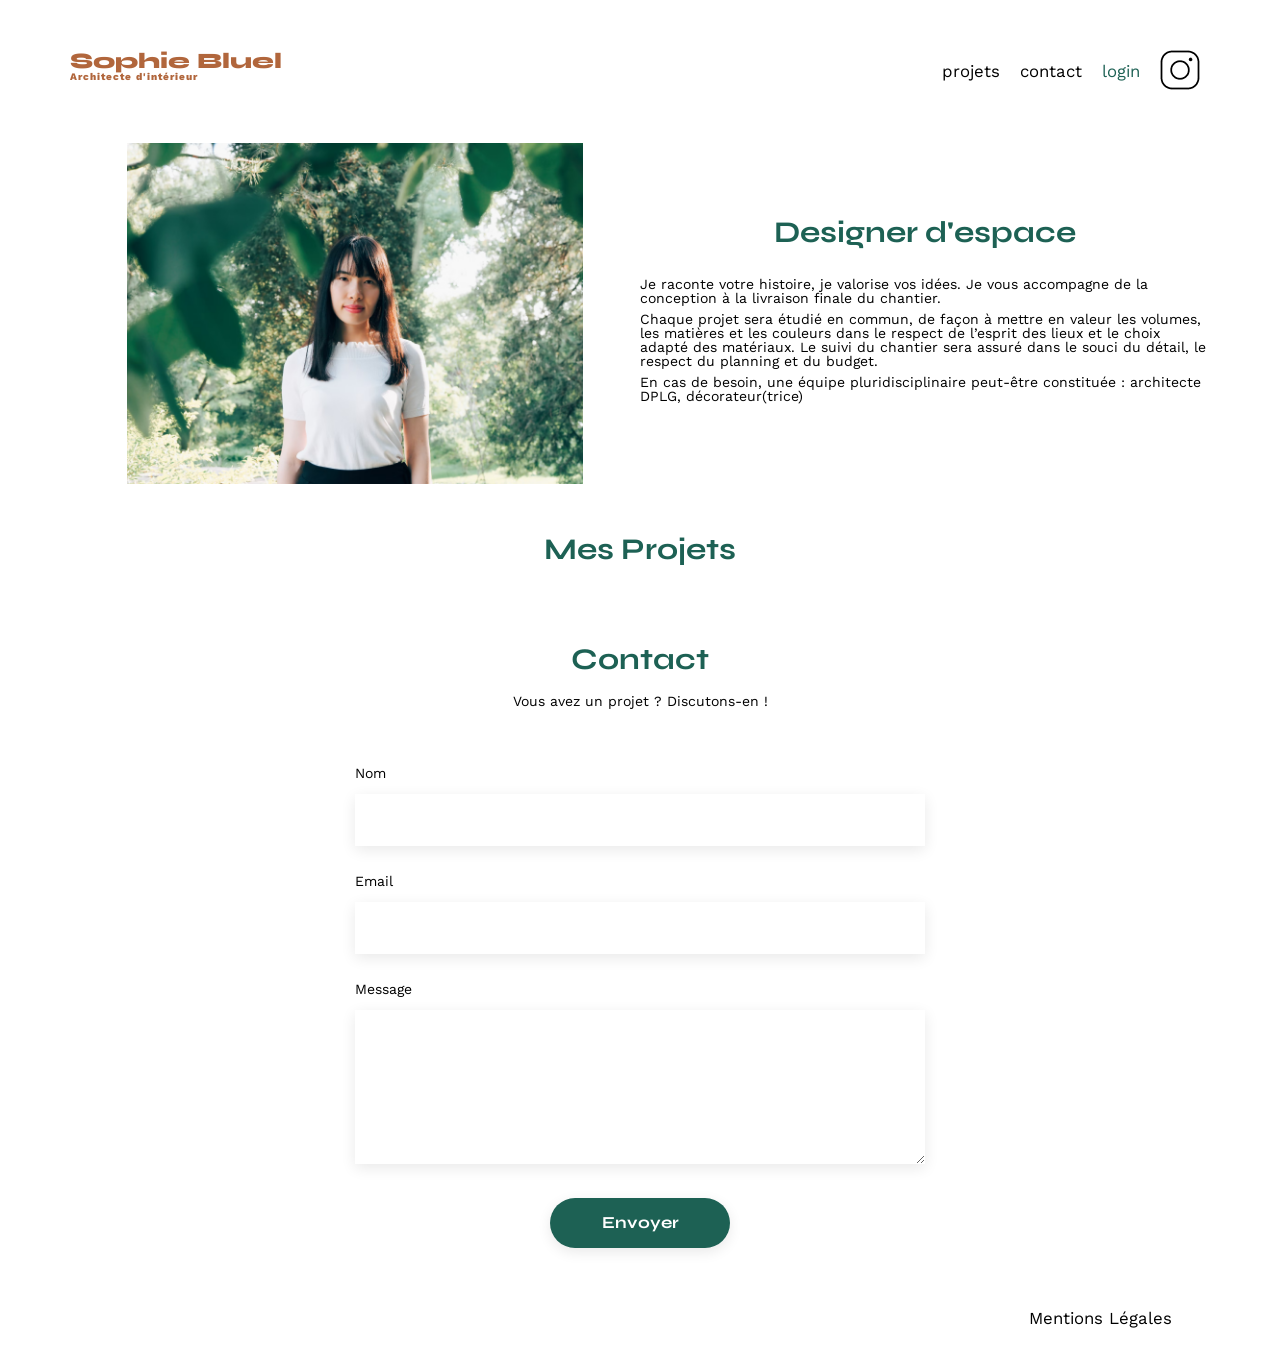
==== FrontEnd/index.html @ 4e0c28b8 "Mise à jour : nouveaux projets ajoutés via la modale" ====
<!DOCTYPE html>
<html lang="fr">
<head>
	<meta charset="UTF-8">
	<title>Sophie Bluel - Architecte d'intérieur</title>
	<meta name="viewport" content="width=device-width, initial-scale=1.0">
	<link rel="preconnect" href="https://fonts.googleapis.com">
	<link rel="preconnect" href="https://fonts.gstatic.com" crossorigin>
	<link href="https://fonts.googleapis.com/css2?family=Syne:wght@700;800&family=Work+Sans&display=swap" rel="stylesheet">
	<meta name="description" content="">
	<link rel="stylesheet" href="./assets/style.css">
	<link rel="stylesheet" href="https://cdnjs.cloudflare.com/ajax/libs/font-awesome/6.4.0/css/all.min.css">
</head>
<body>
<header>
	<h1>Sophie Bluel <span>Architecte d'intérieur</span></h1>
	    <nav>
        <ul>
            <li>projets</li>
            <li>contact</li>
            <li><a href="login.html">login</a></li>
            <li><img src="./assets/icons/instagram.png" alt="Instagram"></li>
        </ul>
    </nav>
</header>
<main>
	<section id="introduction">
		<figure>
			<img src="./assets/images/sophie-bluel.png" alt="">
		</figure>
		<article>
			<h2>Designer d'espace</h2>
			<p>Je raconte votre histoire, je valorise vos idées. Je vous accompagne de la conception à la livraison finale du chantier.</p>
			<p>Chaque projet sera étudié en commun, de façon à mettre en valeur les volumes, les matières et les couleurs dans le respect de l’esprit des lieux et le choix adapté des matériaux. Le suivi du chantier sera assuré dans le souci du détail, le respect du planning et du budget.</p>
			<p>En cas de besoin, une équipe pluridisciplinaire peut-être constituée : architecte DPLG, décorateur(trice)</p>
		</article>
	</section>
	<section id="portfolio">
		<h2>Mes Projets</h2>

	<div class="gallery">
	</div>
	</section>
	<section id="contact">
		<h2>Contact</h2>
		<p>Vous avez un projet ? Discutons-en !</p>
		<form action="#" method="post">
			<label for="name">Nom</label>
			<input type="text" name="name" id="name">
			<label for="email">Email</label>
			<input type="email" name="email" id="email">
			<label for="message">Message</label>
			<textarea name="message" id="message" cols="30" rows="10"></textarea>
			<input type="submit" value="Envoyer">
		</form>
	</section>

</main>

<footer>
	<nav>
		<ul>
			<li>Mentions Légales</li>
		</ul>
	</nav>
</footer>

<div class="overlay"></div>

<div class="modal">

    <div class="modal_close">
        <svg xmlns="http://www.w3.org/2000/svg" fill="none" viewBox="0 0 24 24" stroke-width="1.5" stroke="currentColor" class="size-6">
          <path stroke-linecap="round" stroke-linejoin="round" d="M6 18 18 6M6 6l12 12" />
        </svg>

    </div>

    <div class="modal_back">
        <svg xmlns="http://www.w3.org/2000/svg" fill="none" viewBox="0 0 24 24" stroke-width="1.5" stroke="currentColor" class="size-6">
         <path stroke-linecap="round" stroke-linejoin="round" d="M10.5 19.5 3 12m0 0 7.5-7.5M3 12h18" />
        </svg>

    </div>

    <div class="modal_view_gallery">
        <div class="modal_header">
            <h2 class="modal_header_title">Galerie photo</h2>
        </div>
        <div class="modal_body">
            <div class="modal_gallery"></div>
        </div>
        <div class="modal_footer">
            <button class="modal_footer_button" id="btn_add_photo">Ajouter une photo</button>
        </div>
    </div>

    <div class="modal_view_form">
        <div class="modal_header">
            <h2 class="modal_header_title">Ajout photo</h2>
        </div>
        <div class="modal_body">

            <form id="form_add_work">
 
                <div class="form_upload_zone" id="upload_zone">
                    <img id="image_preview" style="display: none; width: 100%; height: 169px; object-fit: contain;">
                    <svg xmlns="http://www.w3.org/2000/svg" fill="none" viewBox="0 0 24 24" stroke-width="1.5" stroke="currentColor" style="width:60px;height:60px;color:#B9C5CC;">
                        <path stroke-linecap="round" stroke-linejoin="round" d="m2.25 15.75 5.159-5.159a2.25 2.25 0 0 1 3.182 0l5.159 5.159m-1.5-1.5 1.409-1.409a2.25 2.25 0 0 1 3.182 0l2.909 2.909m-18 3.75h16.5a1.5 1.5 0 0 0 1.5-1.5V6a1.5 1.5 0 0 0-1.5-1.5H3.75A1.5 1.5 0 0 0 2.25 6v12a1.5 1.5 0 0 0 1.5 1.5Zm10.5-11.25h.008v.008h-.008V8.25Zm.375 0a.375.375 0 1 1-.75 0 .375.375 0 0 1 .75 0Z" />
                    </svg>
                    <label for="image_input">+ Ajouter photo</label>
                    <p>jpg, png : 4mo max</p>
                </div>
                <input type="file" id="image_input" accept="image/jpeg,image/png" style="display:none;">


                <div class="form_group">
                    <label for="work_title">Titre</label>
                    <input type="text" id="work_title">
                </div>

                <div class="form_group">
                    <label for="work_category">Catégorie</label>
                    <select id="work_category">
                        <option value=""></option>
                    </select>
                </div>

                <hr>

                <button type="submit" id="submit_btn" disabled>Valider</button>

            </form>
        </div>
    </div>

</div>

<script src="assets/js/script.js"></script>

</body>
</html>
---- FrontEnd/assets/style.css ----
/* http://meyerweb.com/eric/tools/css/reset/
   v2.0 | 20110126
   License: none (public domain)
*/

html, body, div, span, applet, object, iframe,
h1, h2, h3, h4, h5, h6, p, blockquote, pre,
a, abbr, acronym, address, big, cite, code,
del, dfn, em, img, ins, kbd, q, s, samp,
small, strike, strong, sub, sup, tt, var,
b, u, i, center,
dl, dt, dd, ol, ul, li,
fieldset, form, label, legend,
table, caption, tbody, tfoot, thead, tr, th, td,
article, aside, canvas, details, embed,
figure, figcaption, footer, header, hgroup,
menu, nav, output, ruby, section, summary,
time, mark, audio, video {
	margin: 0;
	padding: 0;
	border: 0;
	font-size: 100%;
	font: inherit;
	vertical-align: baseline;
}
/* HTML5 display-role reset for older browsers */
article, aside, details, figcaption, figure,
footer, header, hgroup, menu, nav, section {
	display: block;
}
body {
	line-height: 1;
}
ol, ul {
	list-style: none;
}
blockquote, q {
	quotes: none;
}
blockquote:before, blockquote:after,
q:before, q:after {
	content: '';
	content: none;
}
table {
	border-collapse: collapse;
	border-spacing: 0;
}
/** end reset css**/
body {
	max-width: 1140px;
	margin:auto;
	font-family: 'Work Sans' ;
	font-size: 14px;
}
header {
	display: flex;
	justify-content: space-between;
	margin: 50px 0
}
section {
	margin: 50px 0
}

h1{
	display: flex;
	flex-direction: column;
	font-family: 'Syne';
	font-size: 22px;
	font-weight: 800;
	color: #B1663C
}

h1 > span {
	font-family: 'Work Sans';
	font-size:10px;
	letter-spacing: 0.1em;
;
}

h2{
	display: flex;
  	align-items: center;
  	justify-content: center;
	font-family: 'Syne';
	font-weight: 700;
	font-size: 30px;
	color: #1D6154;
}
nav ul {
	display: flex;
	align-items: center;
	list-style-type: none;

}
nav li {
	padding: 0 10px;
	font-size: 1.2em;
}

li:hover {
	color: #B1663C;
}
#introduction {
	display: flex;
	align-items: center;
}
#introduction figure {
	flex: 1
}
#introduction img {
	display: block;
	margin: auto;
	width: 80%;
}

#introduction article {
	flex: 1
}
#introduction h2 {
	margin-bottom: 1em;
}

#introduction p {
	margin-bottom: 0.5em;
}
#portfolio h2 {
	text-align: center;
	margin-bottom: 1em;
}
.gallery {
	width: 100%;
	display: grid;
	grid-template-columns: 1fr 1fr 1fr;
	grid-column-gap: 20px;
	grid-row-gap: 20px;
}

.gallery img {
	width: 100%;

}
#contact {
	width: 50%;
margin: auto;
}
#contact > * {
	text-align: center;

}
#contact h2{
	margin-bottom: 20px;
}
#contact form {
	text-align: left;
	margin-top:30px;
	display: flex;
	flex-direction: column;
}

#contact input {
	height: 50px;
	font-size: 1.2em;
	border: none;
	box-shadow: 0px 4px 14px rgba(0, 0, 0, 0.09);
}
#contact label {
	margin: 2em 0 1em 0;
}
#contact textarea {
	border: none;
	box-shadow: 0px 4px 14px rgba(0, 0, 0, 0.09);
}

input[type="submit"]{
	font-family: 'Syne';
	font-weight: 700;
	color: white;
	background-color: #1D6154;
	margin : 2em auto ;
	width: 180px;
	text-align: center;
	border-radius: 60px ;
}

footer nav ul {
	display: flex;
	justify-content: flex-end;
	margin: 2em
}

/* Style Boutons Filtres */
.filters {
    display: flex;
    justify-content: center;
    gap: 10px;
    margin-bottom: 50px;
}

.filter-btn {
    font-family: 'Syne', sans-serif;
    font-weight: 700;
    color: #1D6154;
    background-color: white;
    border: 1px solid #1D6154;
    border-radius: 60px;
    padding: 9px 20px;
    font-size: 16px;
    cursor: pointer;
    transition: all 0.3s ease;
}

.filter-btn:hover {
    background-color: #1D6154;
    color: white;
}

.filter-btn.active {
    background-color: #1D6154;
    color: white;
}

/* Page Login */
#login {
	width: 50%;
	margin: auto;
	text-align: center;
}

#login h2 {
	margin-bottom: 40px;
}

#login form {
	text-align: left;
	margin-top: 30px;
	display: flex;
	flex-direction: column;
}

#login input {
	height: 50px;
	font-size: 1.2em;
	border: none;
	box-shadow: 0px 4px 14px rgba(0, 0, 0, 0.09);
}

#login label {
	margin: 2em 0 1em 0;
}

#login textarea {
	border: none;
	box-shadow: 0px 4px 14px rgba(0, 0, 0, 0.09);
}

input[type="submit"] {
	font-family: 'Syne';
	font-weight: 700;
	color: white;
	background-color: #1D6154;
	margin: 2em auto;
	width: 180px;
	text-align: center;
	border-radius: 60px;
}

#login a {
	text-align: center;
	color: #3D3D3D;
	text-decoration: underline;
}

/* Liens de navigation */
nav ul {
	display: flex;
	align-items: center;
	list-style-type: none;
}

nav li {
	padding: 0 10px;
	font-size: 1.2em;
}

nav a {
	text-decoration: none;
	color: #1D6154;
}

nav a:hover {
	color: #B1663C;
}

/* Bandeau noir - login */
.edit-banner {
    background-color: #000;
    color: white;
    text-align: center;
    padding: 15px;
    position: fixed;
    top: 0;
    left: 0;
    right: 0;
    z-index: 1000;
}

.edit-banner p {
    margin: 0;
    font-family: 'Work Sans';
}

.edit-banner i {
    margin-right: 10px;
}

body.edit-mode {
    margin-top: 50px;
}

/* Bouton modifier */
.modify-btn {
    background: none;
    border: none;
    font-family: 'Work Sans';
    font-size: 14px;
    margin-left: 30px;
    cursor: pointer;
}
.modify-btn i {
    margin-right: 8px;
}

/* Mes projets */
#portfolio h2 {
    display: flex;
    align-items: center;
}

/* Modal overlay*/
.overlay{
	position: fixed;
	top: 0;
	left: 0;
	width: 100%;
	height: 100%;
	background-color: rgba(0, 0, 0, 0.5);
	display: none;
	z-index: 999;
}

.overlay--open{
	display: block;
}

.modal{
	position: fixed;
	top: 50%;
	left: 50%;
	transform: translate(-50%, -300%);
	width: 500px;
	padding: 40px;
	background-color:white;
	border-radius: 10px;
	padding: 30px;
	transition: transform 0.8s;
	z-index: 1000;
}

.modal--open {
	transform: translate(-50%, -50%);
}

.modal_close{
	position: absolute;
	top: 26px;
	right: 30px; 
	cursor: pointer;
	
}

.modal_close svg{
	width: 24px;
	height: 24px;
	

}

.modal_header{
	text-align: center;
	margin-bottom: 40px;
}

.modal_header_title{
	color: #000;
}

.modal_header h2{
	font-family: 'work sans';
	font-size: 26px;
	font-weight: 400;
}

.modal_gallery{
	display: grid;
	grid-template-columns: repeat(5,1fr);
	gap: 15px;
	padding: 0 30px;
	max-height: 400px;
	overflow-y: auto;
	margin-bottom: 50px;
}

.modal_gallery_item{
	position: relative;
}

.modal_gallery_item img{
	width: 100%;
	height: 100px;	
	object-fit: cover;
}


.modal_body p{
	font-size: 16px;
}

.modal_footer{
	text-align: center;
	border-top: 1px solid #B3B3B3;
	padding-top: 40px;
	padding-bottom: 20px;
}

.modal_footer_button{
	font-family: 'Syne';
	font-weight: 700;
	color: white;
	background-color: #1D6154;
	width: 237px;
	margin-bottom: 30px;
	border-radius: 60px;
	border: none;
	padding: 10px 0;
	font-size: 14px;
	cursor: pointer;
	
}

.modal_footer button:hover{
	background-color:#0e4d3f;
}


.modal_gallery_item_delete {
    position: absolute;
    top: 6px;
    right: 6px;
    background: black;
    color: white;
    border: none;
    width: 17px;
    height: 17px;
    display: flex;
    align-items: center;
    justify-content: center;
    cursor: pointer;
    padding: 2px;
}

.modal_gallery_item_delete svg {
    width: 100%;
    height: 100%;
}

.modal_gallery_item_delete:hover {
    background: #333;
}

/* FORMULAIRE _ Bouton retour */
.modal_back {
    position: absolute;
    left: 30px;
    top: 30px;
    cursor: pointer;
    width: 24px;
    height: 24px;
}

.modal_back svg {
    width: 24px;
    height: 24px;
}

.modal_view_form{
	display: none;
}

/* Chargement photo*/
.form_upload_zone {
    background: #E8F1F6;
    padding: 30px;
    text-align: center;
    border-radius: 3px;
    display: flex;
    flex-direction: column;
    align-items: center;
    gap: 10px;
    margin-bottom: 20px;
}

.form_upload_zone label {
    background: #CBD6DC;
    color: #306685;
    padding: 10px 30px;
    border-radius: 50px;
    cursor: pointer;
    font-size: 14px;
}

.form_upload_zone p {
    font-size: 10px;
    margin: 0;
}

/* Formulaire */
.form_group {
    display: flex;
    flex-direction: column;
    gap: 8px;
    margin-bottom: 15px;
}

.form_group label {
    font-size: 14px;
    font-weight: 500;
}

.form_group input,
.form_group select {
    border: none;
    padding: 15px;
    box-shadow: 0px 4px 14px rgba(0,0,0,0.09);
    font-size: 14px;
}

/* Bouton valider */
#submit_btn {
    width: 100%;
    padding: 15px;
    border: none;
    border-radius: 60px;
    font-size: 14px;
    font-weight: bold;
    background: #A7A7A7;
    color: white;
    cursor: not-allowed;
}

#submit_btn:not(:disabled) {
    background: #1D6154;
    cursor: pointer;
}
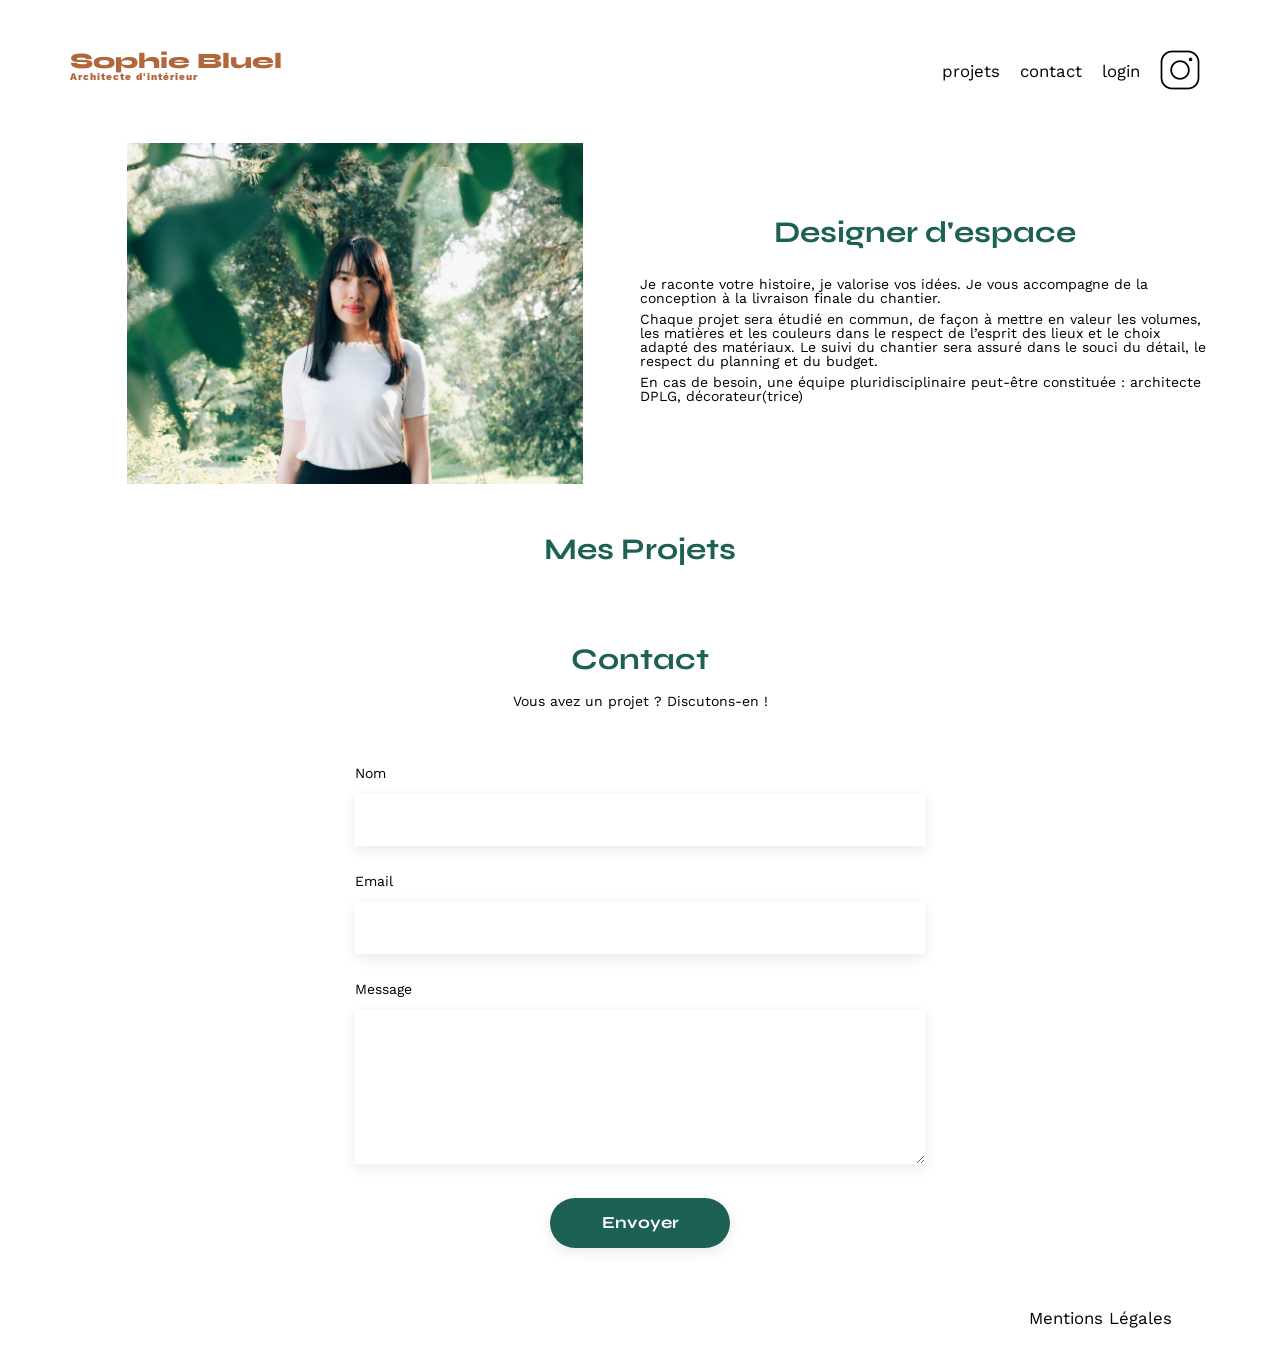
==== commit e00851b2: "Version finale du projet" ====
--- a/FrontEnd/index.html
+++ b/FrontEnd/index.html
@@ -16,8 +16,8 @@
 	<h1>Sophie Bluel <span>Architecte d'intérieur</span></h1>
 	    <nav>
         <ul>
-            <li>projets</li>
-            <li>contact</li>
+            <li><a href="#portfolio">projets</a></li>
+            <li><a href="#contact">contact</a></li>
             <li><a href="login.html">login</a></li>
             <li><img src="./assets/icons/instagram.png" alt="Instagram"></li>
         </ul>
--- a/FrontEnd/assets/style.css
+++ b/FrontEnd/assets/style.css
@@ -286,6 +286,7 @@
 nav a {
 	text-decoration: none;
 	color: #1D6154;
+	color: #000;
 }
 
 nav a:hover {
@@ -428,7 +429,7 @@
 
 .modal_footer{
 	text-align: center;
-	border-top: 1px solid #B3B3B3;
+	border-top: 0.5px solid #B3B3B3;
 	padding-top: 40px;
 	padding-bottom: 20px;
 }
